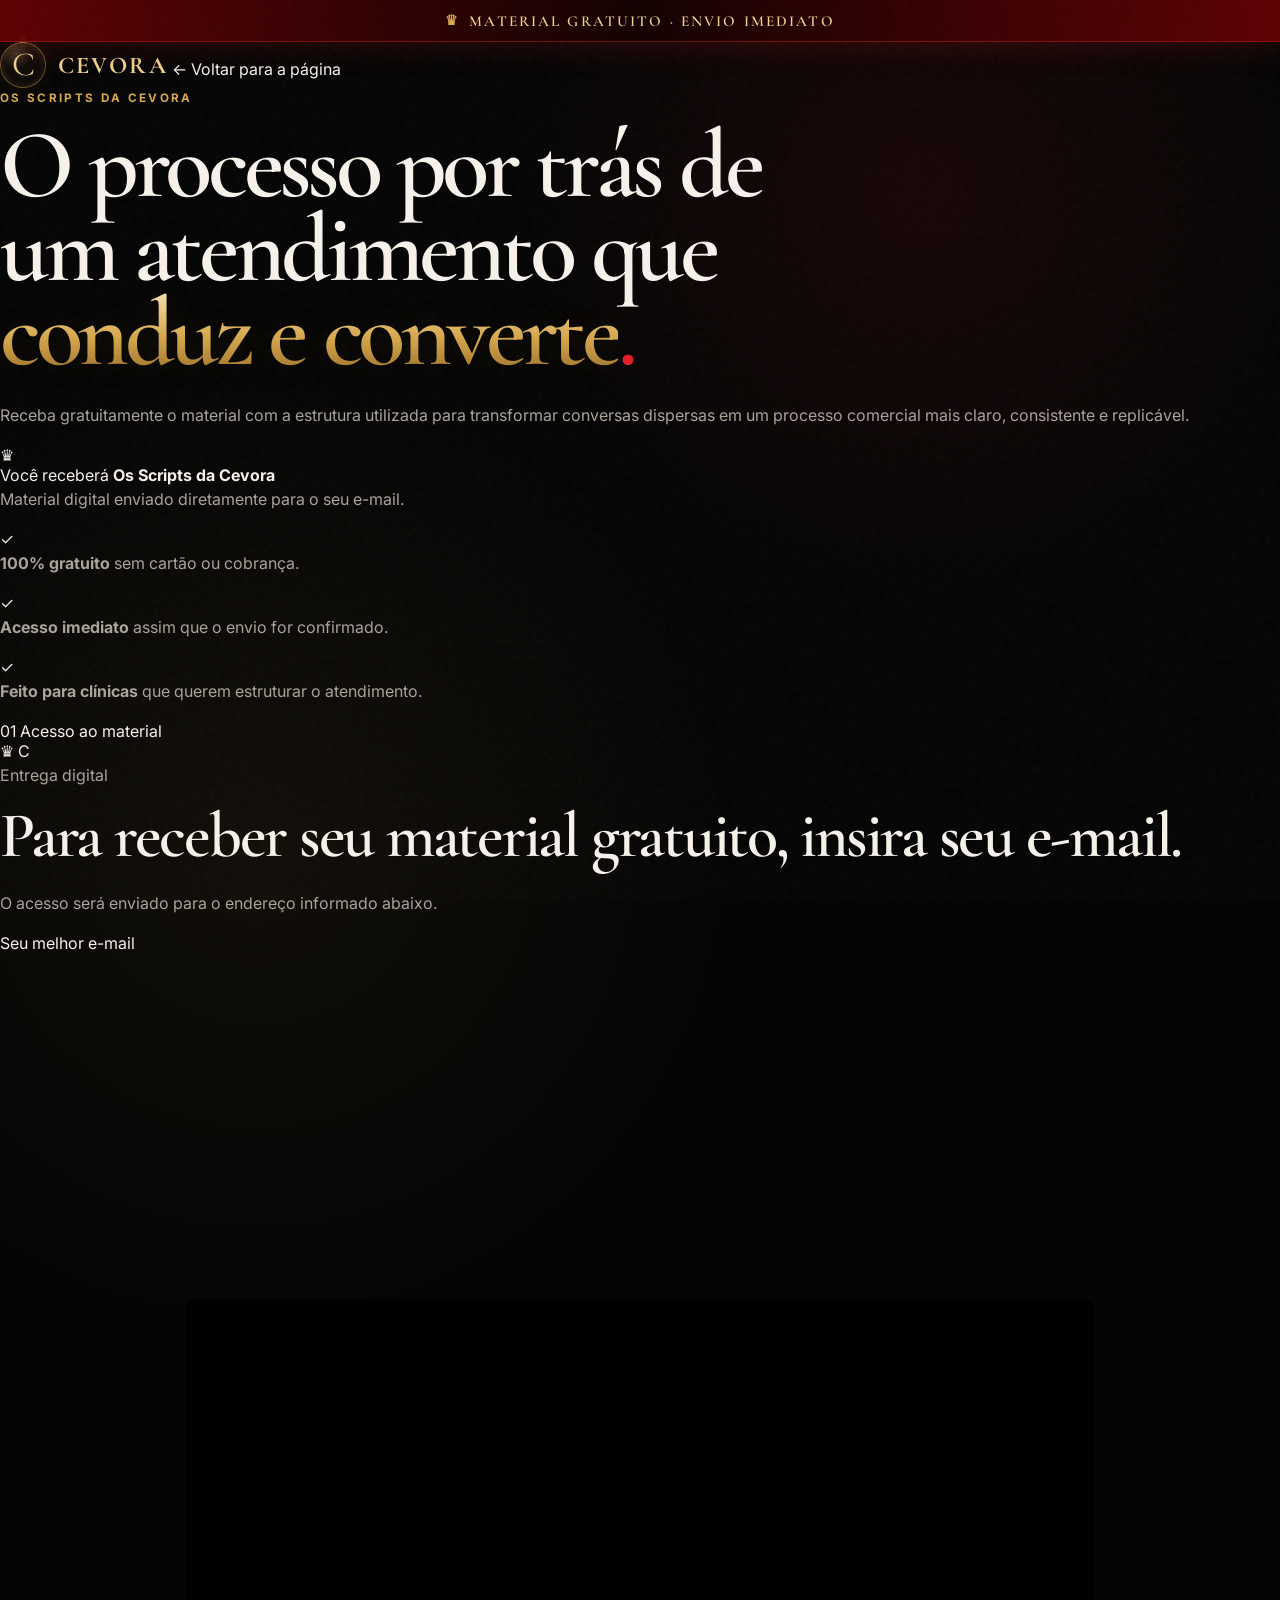
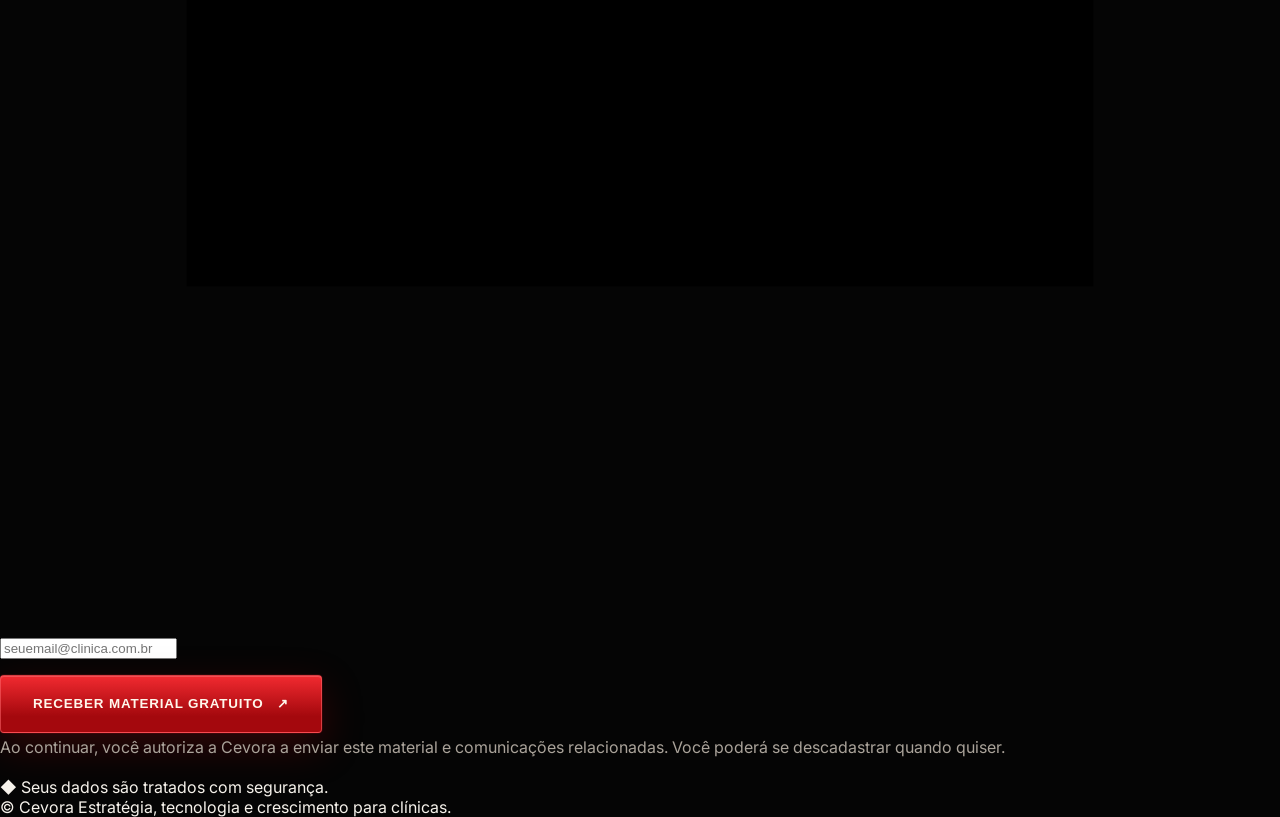
==== checkout.html @ 0fecc3fe "feat: cria checkout gratuito para captura de e-mail" ====
<!DOCTYPE html>
<html lang="pt-BR">
<head>
  <meta charset="UTF-8" />
  <meta name="viewport" content="width=device-width, initial-scale=1.0" />
  <meta name="theme-color" content="#050505" />
  <meta
    name="description"
    content="Receba gratuitamente o material Os Scripts da Cevora diretamente no seu e-mail."
  />
  <title>Receber material gratuito | Cevora</title>
  <link rel="preconnect" href="https://fonts.googleapis.com" />
  <link rel="preconnect" href="https://fonts.gstatic.com" crossorigin />
  <link
    href="https://fonts.googleapis.com/css2?family=Cormorant+Garamond:wght@500;600;700&family=Inter:wght@400;500;600;700&display=swap"
    rel="stylesheet"
  />
  <link rel="stylesheet" href="styles.css" />
  <link rel="stylesheet" href="checkout.css" />
</head>
<body class="checkout-page">
  <div class="noise" aria-hidden="true"></div>
  <div class="checkout-glow checkout-glow--gold" aria-hidden="true"></div>
  <div class="checkout-glow checkout-glow--red" aria-hidden="true"></div>

  <div class="offer-bar">
    <span class="offer-bar__icon">♛</span>
    <span>Material gratuito · envio imediato</span>
  </div>

  <header class="checkout-header">
    <a class="brand" href="index.html" aria-label="Cevora, voltar para a página principal">
      <span class="brand__mark" aria-hidden="true">
        <span class="brand__crown">♛</span>
        C
      </span>
      <span class="brand__name">CEVORA</span>
    </a>

    <a class="checkout-back" href="index.html">
      <span aria-hidden="true">←</span>
      Voltar para a página
    </a>
  </header>

  <main class="checkout-main">
    <section class="checkout-shell" aria-labelledby="checkout-title">
      <div class="checkout-copy reveal is-visible">
        <p class="eyebrow">Os Scripts da Cevora</p>
        <h1>
          O processo por trás de um atendimento que
          <span class="gold-text">conduz e converte</span><span class="red-dot">.</span>
        </h1>

        <p class="checkout-copy__lead">
          Receba gratuitamente o material com a estrutura utilizada para transformar conversas dispersas em um processo comercial mais claro, consistente e replicável.
        </p>

        <div class="checkout-resource">
          <div class="checkout-resource__seal" aria-hidden="true">
            <span>♛</span>
          </div>
          <div>
            <span class="checkout-resource__label">Você receberá</span>
            <strong>Os Scripts da Cevora</strong>
            <p>Material digital enviado diretamente para o seu e-mail.</p>
          </div>
        </div>

        <div class="checkout-trust" aria-label="Informações sobre o acesso">
          <div>
            <span class="checkout-trust__icon">✓</span>
            <p><strong>100% gratuito</strong> sem cartão ou cobrança.</p>
          </div>
          <div>
            <span class="checkout-trust__icon">✓</span>
            <p><strong>Acesso imediato</strong> assim que o envio for confirmado.</p>
          </div>
          <div>
            <span class="checkout-trust__icon">✓</span>
            <p><strong>Feito para clínicas</strong> que querem estruturar o atendimento.</p>
          </div>
        </div>
      </div>

      <div class="checkout-card-wrap reveal is-visible">
        <div class="checkout-card">
          <div class="checkout-card__topline" aria-hidden="true"></div>

          <div class="checkout-card__step">
            <span>01</span>
            <span>Acesso ao material</span>
          </div>

          <div class="checkout-card__emblem" aria-hidden="true">
            <span class="checkout-card__crown">♛</span>
            <span>C</span>
          </div>

          <p class="checkout-card__kicker">Entrega digital</p>
          <h2 id="checkout-title">
            Para receber seu material gratuito, insira seu e-mail.
          </h2>
          <p class="checkout-card__description">
            O acesso será enviado para o endereço informado abaixo.
          </p>

          <form class="lead-form" id="lead-form" novalidate data-endpoint="">
            <label for="email">Seu melhor e-mail</label>
            <div class="lead-form__field">
              <span class="lead-form__icon" aria-hidden="true">
                <svg viewBox="0 0 24 24" role="presentation">
                  <path d="M3.5 6.5h17v11h-17z" />
                  <path d="m4.5 7.5 7.5 5.7 7.5-5.7" />
                </svg>
              </span>
              <input
                id="email"
                name="email"
                type="email"
                inputmode="email"
                autocomplete="email"
                placeholder="seuemail@clinica.com.br"
                aria-describedby="email-feedback"
                required
              />
            </div>

            <p class="lead-form__feedback" id="email-feedback" aria-live="polite"></p>

            <button class="button button--primary button--large lead-form__submit" type="submit">
              <span>Receber material gratuito</span>
              <span aria-hidden="true">↗</span>
            </button>

            <p class="lead-form__privacy">
              Ao continuar, você autoriza a Cevora a enviar este material e comunicações relacionadas. Você poderá se descadastrar quando quiser.
            </p>
          </form>

          <div class="lead-success" id="lead-success" hidden>
            <div class="lead-success__icon" aria-hidden="true">✓</div>
            <p class="eyebrow">Solicitação recebida</p>
            <h2>Agora verifique seu e-mail.</h2>
            <p>O material será enviado para <strong id="submitted-email"></strong>.</p>
            <a class="text-link" href="index.html">Voltar para a Cevora</a>
          </div>

          <div class="checkout-card__security">
            <span class="checkout-card__lock" aria-hidden="true">◆</span>
            <span>Seus dados são tratados com segurança.</span>
          </div>
        </div>
      </div>
    </section>
  </main>

  <footer class="checkout-footer">
    <span>© <span id="year"></span> Cevora</span>
    <span>Estratégia, tecnologia e crescimento para clínicas.</span>
  </footer>

  <script src="checkout.js"></script>
</body>
</html>
---- styles.css ----
:root {
  --black: #050505;
  --black-soft: #0a0908;
  --surface: rgba(17, 14, 11, 0.84);
  --surface-strong: #100d0b;
  --gold: #d7a84d;
  --gold-light: #f0d28d;
  --gold-dark: #7c5519;
  --red: #e31f25;
  --red-deep: #8f090d;
  --white: #f6f2eb;
  --muted: #aaa39a;
  --line: rgba(215, 168, 77, 0.18);
  --line-strong: rgba(215, 168, 77, 0.45);
  --serif: "Cormorant Garamond", Georgia, serif;
  --sans: "Inter", Arial, sans-serif;
  --content-width: 1240px;
}

* {
  box-sizing: border-box;
}

html {
  scroll-behavior: smooth;
  background: var(--black);
}

body {
  min-width: 320px;
  margin: 0;
  color: var(--white);
  background:
    radial-gradient(circle at 72% 8%, rgba(181, 19, 25, 0.11), transparent 25rem),
    radial-gradient(circle at 20% 35%, rgba(215, 168, 77, 0.06), transparent 30rem),
    var(--black);
  font-family: var(--sans);
  -webkit-font-smoothing: antialiased;
  overflow-x: hidden;
}

body::before {
  content: "";
  position: fixed;
  inset: 0;
  z-index: -3;
  opacity: 0.16;
  background-image:
    linear-gradient(rgba(255, 255, 255, 0.025) 1px, transparent 1px),
    linear-gradient(90deg, rgba(255, 255, 255, 0.025) 1px, transparent 1px);
  background-size: 64px 64px;
  mask-image: linear-gradient(to bottom, black, transparent 75%);
}

::selection {
  color: var(--black);
  background: var(--gold-light);
}

a {
  color: inherit;
  text-decoration: none;
}

button,
a {
  -webkit-tap-highlight-color: transparent;
}

.noise {
  position: fixed;
  inset: 0;
  z-index: 20;
  pointer-events: none;
  opacity: 0.035;
  background-image: url("data:image/svg+xml,%3Csvg viewBox='0 0 180 180' xmlns='http://www.w3.org/2000/svg'%3E%3Cfilter id='n'%3E%3CfeTurbulence type='fractalNoise' baseFrequency='.9' numOctaves='4' stitchTiles='stitch'/%3E%3C/filter%3E%3Crect width='100%25' height='100%25' filter='url(%23n)' opacity='.8'/%3E%3C/svg%3E");
}

.page-glow {
  position: fixed;
  width: 26rem;
  height: 26rem;
  z-index: -2;
  pointer-events: none;
  filter: blur(80px);
  border-radius: 50%;
  opacity: 0.12;
}

.page-glow--one {
  top: 7rem;
  right: -8rem;
  background: var(--red);
}

.page-glow--two {
  top: 50rem;
  left: -12rem;
  background: var(--gold);
}

.offer-bar {
  position: relative;
  z-index: 11;
  display: flex;
  justify-content: center;
  align-items: center;
  gap: 0.55rem;
  min-height: 42px;
  padding: 0.7rem 1rem;
  color: var(--gold-light);
  background:
    linear-gradient(90deg, rgba(98, 0, 4, 0.95), rgba(20, 0, 1, 0.96), rgba(98, 0, 4, 0.95));
  border-bottom: 1px solid rgba(227, 31, 37, 0.4);
  box-shadow: 0 0 35px rgba(227, 31, 37, 0.22);
  font-family: var(--serif);
  font-size: 0.95rem;
  font-weight: 600;
  letter-spacing: 0.14em;
  text-transform: uppercase;
}

.offer-bar__icon {
  color: var(--gold);
  font-size: 0.85rem;
}

.site-header {
  position: sticky;
  top: 0;
  z-index: 10;
  display: grid;
  grid-template-columns: auto 1fr auto;
  align-items: center;
  gap: 2rem;
  min-height: 82px;
  padding: 1rem max(24px, calc((100vw - var(--content-width)) / 2));
  background: rgba(5, 5, 5, 0.8);
  border-bottom: 1px solid var(--line);
  backdrop-filter: blur(18px);
}

.brand {
  display: inline-flex;
  align-items: center;
  gap: 0.72rem;
  width: fit-content;
}

.brand__mark {
  position: relative;
  display: grid;
  width: 46px;
  height: 46px;
  place-items: center;
  color: var(--gold-light);
  border: 1px solid var(--line-strong);
  border-radius: 50%;
  background:
    radial-gradient(circle at 35% 24%, rgba(240, 210, 141, 0.2), transparent 35%),
    linear-gradient(145deg, #17110b, #080706);
  box-shadow:
    inset 0 0 0 4px rgba(215, 168, 77, 0.04),
    0 0 24px rgba(215, 168, 77, 0.08);
  font-family: var(--serif);
  font-size: 2.1rem;
  line-height: 1;
}

.brand__crown {
  position: absolute;
  top: -10px;
  left: 50%;
  color: var(--gold);
  font-size: 0.8rem;
  transform: translateX(-50%);
}

.brand__name {
  color: var(--gold-light);
  font-family: var(--serif);
  font-size: 1.5rem;
  font-weight: 700;
  letter-spacing: 0.1em;
}

.desktop-nav {
  display: flex;
  justify-content: center;
  gap: clamp(1.5rem, 4vw, 3rem);
  color: var(--muted);
  font-size: 0.82rem;
  font-weight: 600;
  letter-spacing: 0.08em;
  text-transform: uppercase;
}

.desktop-nav a {
  position: relative;
  transition: color 180ms ease;
}

.desktop-nav a::after {
  content: "";
  position: absolute;
  right: 0;
  bottom: -0.6rem;
  left: 0;
  height: 1px;
  background: var(--gold);
  transform: scaleX(0);
  transform-origin: center;
  transition: transform 180ms ease;
}

.desktop-nav a:hover {
  color: var(--white);
}

.desktop-nav a:hover::after {
  transform: scaleX(1);
}

.button {
  display: inline-flex;
  justify-content: center;
  align-items: center;
  gap: 0.85rem;
  min-height: 50px;
  padding: 0.95rem 1.35rem;
  border: 1px solid transparent;
  border-radius: 4px;
  font-size: 0.84rem;
  font-weight: 700;
  letter-spacing: 0.06em;
  text-transform: uppercase;
  transition:
    transform 180ms ease,
    border-color 180ms ease,
    box-shadow 180ms ease,
    background 180ms ease;
}

.button:hover {
  transform: translateY(-2px);
}

.button--header {
  color: var(--gold-light);
  border-color: rgba(215, 168, 77, 0.38);
  background: rgba(215, 168, 77, 0.05);
}

.button--header:hover {
  border-color: var(--gold);
  box-shadow: 0 0 22px rgba(215, 168, 77, 0.12);
}

.button--primary {
  color: #fff7ec;
  background:
    linear-gradient(180deg, #f12a30, #a4080d 72%),
    var(--red);
  border-color: rgba(255, 103, 108, 0.55);
  box-shadow:
    inset 0 1px 0 rgba(255, 255, 255, 0.18),
    0 0 0 1px rgba(227, 31, 37, 0.12),
    0 14px 40px rgba(174, 7, 13, 0.26);
}

.button--primary:hover {
  box-shadow:
    inset 0 1px 0 rgba(255, 255, 255, 0.2),
    0 0 0 1px rgba(227, 31, 37, 0.35),
    0 18px 55px rgba(227, 31, 37, 0.36);
}

.button--large {
  min-height: 58px;
  padding-inline: 2rem;
}

.section {
  position: relative;
  width: min(calc(100% - 48px), var(--content-width));
  margin-inline: auto;
  padding-block: clamp(5rem, 9vw, 8rem);
}

.section--bordered::before {
  content: "";
  position: absolute;
  top: 0;
  left: 50%;
  width: 100vw;
  height: 1px;
  background: linear-gradient(90deg, transparent, var(--line-strong), transparent);
  transform: translateX(-50%);
}

.eyebrow {
  margin: 0 0 1rem;
  color: var(--gold);
  font-size: 0.73rem;
  font-weight: 700;
  letter-spacing: 0.2em;
  text-transform: uppercase;
}

.eyebrow--red {
  color: #ff4b50;
}

h1,
h2,
h3,
p {
  margin-top: 0;
}

h1,
h2,
h3 {
  font-family: var(--serif);
}

h1 {
  max-width: 820px;
  margin-bottom: 1.6rem;
  font-size: clamp(3.7rem, 7.6vw, 7.4rem);
  font-weight: 600;
  letter-spacing: -0.045em;
  line-height: 0.86;
}

h2 {
  margin-bottom: 1.4rem;
  font-size: clamp(2.7rem, 5vw, 5.3rem);
  font-weight: 600;
  letter-spacing: -0.035em;
  line-height: 0.96;
}

h3 {
  margin-bottom: 0.8rem;
  font-size: 1.75rem;
  font-weight: 600;
  line-height: 1.05;
}

p {
  color: var(--muted);
  line-height: 1.75;
}

.gold-text {
  color: transparent;
  background: linear-gradient(180deg, #fff0c8 5%, var(--gold) 54%, #81591d 100%);
  -webkit-background-clip: text;
  background-clip: text;
  text-shadow: 0 0 35px rgba(215, 168, 77, 0.12);
}

.red-text,
.red-dot {
  color: var(--red);
}

.hero {
  display: grid;
  grid-template-columns: minmax(0, 1.02fr) minmax(380px, 0.98fr);
  align-items: center;
  gap: clamp(3rem, 7vw, 7rem);
  min-height: calc(100vh - 124px);
  padding-top: clamp(4rem, 8vw, 7rem);
}

.hero__lead {
  max-width: 650px;
  margin-bottom: 2.2rem;
  font-size: clamp(1rem, 1.7vw, 1.2rem);
}

.hero__actions {
  display: flex;
  align-items: center;
  flex-wrap: wrap;
  gap: 1.4rem;
}

.text-link {
  color: var(--gold-light);
  border-bottom: 1px solid rgba(215, 168, 77, 0.45);
  font-size: 0.85rem;
  font-weight: 600;
  letter-spacing: 0.04em;
}

.trust-row {
  display: flex;
  flex-wrap: wrap;
  gap: 0.8rem 1.3rem;
  margin-top: 2.1rem;
  color: #8e877f;
  font-size: 0.76rem;
  letter-spacing: 0.05em;
  text-transform: uppercase;
}

.trust-row span {
  display: inline-flex;
  align-items: center;
  gap: 0.55rem;
}

.trust-row span::before {
  content: "";
  width: 4px;
  height: 4px;
  border-radius: 50%;
  background: var(--gold);
  box-shadow: 0 0 8px rgba(215, 168, 77, 0.7);
}

.hero__visual {
  position: relative;
  display: grid;
  min-height: 620px;
  place-items: center;
  perspective: 1400px;
}

.orbit {
  position: absolute;
  border: 1px solid rgba(227, 31, 37, 0.42);
  border-radius: 50%;
  box-shadow:
    0 0 22px rgba(227, 31, 37, 0.22),
    inset 0 0 22px rgba(227, 31, 37, 0.08);
}

.orbit--one {
  width: 490px;
  height: 490px;
  animation: breathe 5s ease-in-out infinite;
}

.orbit--two {
  width: 390px;
  height: 560px;
  border-color: rgba(215, 168, 77, 0.16);
  transform: rotate(38deg);
}

.orbit::before,
.orbit::after {
  content: "";
  position: absolute;
  width: 6px;
  height: 6px;
  border-radius: 50%;
  background: var(--red);
  box-shadow: 0 0 15px var(--red);
}

.orbit::before {
  top: 18%;
  right: 4%;
}

.orbit::after {
  bottom: 20%;
  left: 3%;
}

.product-shadow {
  position: absolute;
  bottom: 72px;
  width: 390px;
  height: 65px;
  border-radius: 50%;
  background: rgba(0, 0, 0, 0.9);
  filter: blur(22px);
}

.product-box {
  position: relative;
  z-index: 2;
  width: min(360px, 75vw);
  aspect-ratio: 0.72;
  transform: rotateY(-12deg) rotateX(2deg);
  transform-style: preserve-3d;
  animation: float 6s ease-in-out infinite;
}

.product-box__face {
  position: absolute;
  inset: 0;
  display: flex;
  flex-direction: column;
  justify-content: center;
  align-items: center;
  padding: 2.4rem;
  text-align: center;
  border: 1px solid rgba(215, 168, 77, 0.75);
  background:
    linear-gradient(145deg, rgba(255, 255, 255, 0.035), transparent 20%),
    repeating-linear-gradient(135deg, rgba(255, 255, 255, 0.014) 0 1px, transparent 1px 6px),
    linear-gradient(145deg, #15110c, #050504 62%);
  box-shadow:
    inset 0 0 0 7px #080706,
    inset 0 0 0 8px rgba(215, 168, 77, 0.22),
    0 45px 80px rgba(0, 0, 0, 0.62),
    0 0 45px rgba(215, 168, 77, 0.08);
}

.product-box__edge {
  position: absolute;
  top: 9px;
  bottom: -9px;
  left: -22px;
  width: 24px;
  background: linear-gradient(90deg, #020202, #19120a);
  border: 1px solid rgba(215, 168, 77, 0.25);
  transform: rotateY(86deg);
  transform-origin: right center;
}

.product-box__brand {
  position: relative;
  display: grid;
  width: 112px;
  height: 112px;
  margin-bottom: 2rem;
  place-items: center;
  color: var(--gold-light);
  border: 1px solid rgba(215, 168, 77, 0.38);
  border-radius: 50%;
  background: radial-gradient(circle, rgba(215, 168, 77, 0.13), transparent 66%);
}

.mini-crown {
  position: absolute;
  top: -18px;
  color: var(--gold);
  font-size: 1rem;
}

.product-box__letter {
  font-family: var(--serif);
  font-size: 5.2rem;
  line-height: 1;
}

.product-box__divider {
  width: 58px;
  height: 1px;
  margin-bottom: 1.65rem;
  background: linear-gradient(90deg, transparent, var(--gold), transparent);
}

.product-box__title {
  margin-bottom: 1.2rem;
  color: var(--gold-light);
  font-family: var(--serif);
  font-size: 2.3rem;
  font-weight: 600;
  letter-spacing: 0.02em;
  line-height: 0.98;
}

.product-box__title span {
  display: block;
  color: var(--red);
}

.product-box__subtitle {
  max-width: 235px;
  margin-bottom: 0;
  color: #aa966d;
  font-size: 0.68rem;
  font-weight: 600;
  letter-spacing: 0.08em;
  line-height: 1.6;
  text-transform: uppercase;
}

.floating-card {
  position: absolute;
  z-index: 3;
  width: 230px;
  padding: 1rem 1.1rem;
  border: 1px solid rgba(215, 168, 77, 0.2);
  border-radius: 6px;
  background: rgba(10, 8, 6, 0.82);
  box-shadow: 0 20px 50px rgba(0, 0, 0, 0.35);
  backdrop-filter: blur(18px);
}

.floating-card--top {
  top: 15%;
  right: -3%;
}

.floating-card--bottom {
  bottom: 13%;
  left: -4%;
  display: flex;
  align-items: center;
  gap: 0.75rem;
}

.floating-card__label {
  display: block;
  margin-bottom: 0.35rem;
  color: var(--gold);
  font-size: 0.64rem;
  font-weight: 700;
  letter-spacing: 0.14em;
  text-transform: uppercase;
}

.floating-card strong {
  display: block;
  font-family: var(--serif);
  font-size: 1.02rem;
  font-weight: 600;
  line-height: 1.2;
}

.pulse {
  flex: 0 0 auto;
  width: 8px;
  height: 8px;
  border-radius: 50%;
  background: #47d66d;
  box-shadow: 0 0 0 6px rgba(71, 214, 109, 0.08), 0 0 14px rgba(71, 214, 109, 0.5);
}

.problem {
  display: grid;
  grid-template-columns: 0.72fr 1.28fr;
  align-items: center;
  gap: clamp(3rem, 9vw, 8rem);
}

.problem__symbol {
  display: grid;
  place-items: center;
}

.shield {
  width: min(330px, 72vw);
  filter: drop-shadow(0 30px 55px rgba(0, 0, 0, 0.7));
}

.shield svg {
  width: 100%;
  overflow: visible;
}

.shield path:first-child {
  fill: rgba(227, 31, 37, 0.025);
  stroke: rgba(227, 31, 37, 0.75);
  stroke-width: 2;
  filter: drop-shadow(0 0 7px rgba(227, 31, 37, 0.55));
}

.shield path:not(:first-child) {
  fill: none;
  stroke: var(--red);
  stroke-linecap: round;
  stroke-linejoin: round;
  stroke-width: 4;
  filter: drop-shadow(0 0 4px rgba(227, 31, 37, 0.65));
}

.problem__content > p:not(.eyebrow) {
  max-width: 760px;
  font-size: 1.06rem;
}

.pain-list {
  margin-top: 2.3rem;
  overflow: hidden;
  border: 1px solid rgba(227, 31, 37, 0.28);
  border-radius: 7px;
  background: rgba(15, 9, 9, 0.52);
}

.pain-item {
  display: grid;
  grid-template-columns: 42px 1fr;
  align-items: center;
  gap: 0.5rem;
  padding: 1.2rem 1.35rem;
  border-bottom: 1px solid rgba(227, 31, 37, 0.12);
  color: #ddd7cf;
  line-height: 1.5;
}

.pain-item:last-child {
  border-bottom: 0;
}

.pain-item__icon {
  color: #ff4147;
  font-family: var(--serif);
  font-size: 2rem;
  line-height: 1;
}

.section-heading {
  display: grid;
  grid-template-columns: 1fr 0.75fr;
  column-gap: clamp(2rem, 8vw, 8rem);
  align-items: end;
  margin-bottom: 3rem;
}

.section-heading .eyebrow {
  grid-column: 1 / -1;
}

.section-heading h2 {
  margin-bottom: 0;
}

.section-heading p {
  margin-bottom: 0.4rem;
}

.modules-grid {
  display: grid;
  grid-template-columns: repeat(3, 1fr);
  gap: 1rem;
}

.module-card {
  position: relative;
  min-height: 330px;
  padding: 2rem;
  overflow: hidden;
  border: 1px solid var(--line);
  border-radius: 7px;
  background:
    linear-gradient(145deg, rgba(215, 168, 77, 0.035), transparent 30%),
    rgba(12, 10, 8, 0.78);
  transition:
    transform 220ms ease,
    border-color 220ms ease,
    background 220ms ease;
}

.module-card::after {
  content: "";
  position: absolute;
  right: -80px;
  bottom: -80px;
  width: 160px;
  height: 160px;
  border: 1px solid rgba(215, 168, 77, 0.08);
  border-radius: 50%;
}

.module-card:hover {
  border-color: rgba(215, 168, 77, 0.42);
  background:
    linear-gradient(145deg, rgba(215, 168, 77, 0.07), transparent 35%),
    rgba(15, 12, 9, 0.9);
  transform: translateY(-5px);
}

.module-card__number {
  position: absolute;
  top: 1.3rem;
  right: 1.45rem;
  color: rgba(215, 168, 77, 0.26);
  font-family: var(--serif);
  font-size: 1.2rem;
}

.module-card__icon {
  display: grid;
  width: 54px;
  height: 54px;
  margin-bottom: 2.8rem;
  place-items: center;
  color: var(--gold-light);
  border: 1px solid rgba(215, 168, 77, 0.34);
  border-radius: 50%;
  background: rgba(215, 168, 77, 0.04);
  font-family: var(--serif);
  font-size: 1.25rem;
  box-shadow: inset 0 0 18px rgba(215, 168, 77, 0.04);
}

.module-card p {
  font-size: 0.93rem;
}

.module-card__meta {
  position: absolute;
  bottom: 1.6rem;
  color: var(--gold);
  font-size: 0.66rem;
  font-weight: 700;
  letter-spacing: 0.13em;
  text-transform: uppercase;
}

.module-card--highlight {
  border-color: rgba(227, 31, 37, 0.38);
  background:
    radial-gradient(circle at 100% 0, rgba(227, 31, 37, 0.11), transparent 45%),
    rgba(14, 8, 8, 0.78);
}

.module-card--highlight .module-card__icon {
  color: #ff5f63;
  border-color: rgba(227, 31, 37, 0.4);
}

.module-card--highlight a {
  position: absolute;
  bottom: 1.6rem;
  color: var(--gold-light);
  font-size: 0.75rem;
  font-weight: 700;
  letter-spacing: 0.05em;
  text-transform: uppercase;
}

.method {
  display: grid;
  grid-template-columns: 1fr 0.85fr;
  align-items: center;
  gap: clamp(3rem, 8vw, 8rem);
}

.method__copy > p:not(.eyebrow) {
  max-width: 700px;
}

.method-points {
  display: grid;
  gap: 1rem;
  margin-top: 2.3rem;
}

.method-points > div {
  display: grid;
  grid-template-columns: 54px 1fr;
  gap: 1rem;
  align-items: start;
  padding-top: 1rem;
  border-top: 1px solid var(--line);
}

.method-points span {
  color: var(--gold);
  font-family: var(--serif);
  font-size: 1.25rem;
}

.method-points p {
  margin-bottom: 0;
}

.method-points strong {
  color: var(--white);
}

.method__panel {
  position: relative;
  padding: clamp(2rem, 5vw, 4rem);
  overflow: hidden;
  border: 1px solid var(--line-strong);
  background:
    radial-gradient(circle at 90% 10%, rgba(215, 168, 77, 0.09), transparent 34%),
    linear-gradient(160deg, rgba(20, 16, 11, 0.96), rgba(7, 6, 5, 0.98));
  box-shadow: 0 35px 80px rgba(0, 0, 0, 0.42);
}

.method__panel-line {
  position: absolute;
  top: 0;
  left: 0;
  width: 100%;
  height: 2px;
  background: linear-gradient(90deg, transparent, var(--gold), transparent);
  box-shadow: 0 0 18px rgba(215, 168, 77, 0.4);
}

.method__panel-kicker {
  margin-bottom: 2rem;
  color: var(--gold);
  font-size: 0.7rem;
  font-weight: 700;
  letter-spacing: 0.16em;
  text-transform: uppercase;
}

.comparison {
  display: grid;
  gap: 1.3rem;
}

.comparison__item {
  padding: 1.35rem;
  border: 1px solid rgba(255, 255, 255, 0.08);
  background: rgba(255, 255, 255, 0.018);
}

.comparison__item span {
  display: block;
  margin-bottom: 0.45rem;
  font-size: 0.65rem;
  font-weight: 700;
  letter-spacing: 0.14em;
  text-transform: uppercase;
}

.comparison__item strong {
  font-family: var(--serif);
  font-size: 1.35rem;
  font-weight: 600;
  line-height: 1.2;
}

.comparison__item--bad span {
  color: #ff585d;
}

.comparison__item--good {
  border-color: rgba(215, 168, 77, 0.26);
}

.comparison__item--good span {
  color: var(--gold);
}

.comparison__arrow {
  color: var(--gold-dark);
  font-size: 1.3rem;
  text-align: center;
}

.proof__intro {
  display: grid;
  grid-template-columns: 0.5fr 1fr;
  gap: 2rem;
  align-items: start;
}

.proof__intro h2 {
  margin-bottom: 0;
}

.stats-grid {
  display: grid;
  grid-template-columns: repeat(4, 1fr);
  margin-top: 4rem;
  border: 1px solid var(--line);
}

.stat {
  min-height: 180px;
  padding: 2rem;
  border-right: 1px solid var(--line);
  background: rgba(13, 10, 8, 0.55);
}

.stat:last-child {
  border-right: 0;
}

.stat strong {
  display: block;
  margin-bottom: 0.8rem;
  color: transparent;
  background: linear-gradient(180deg, var(--gold-light), var(--gold-dark));
  -webkit-background-clip: text;
  background-clip: text;
  font-family: var(--serif);
  font-size: clamp(3.4rem, 6vw, 5rem);
  font-weight: 600;
  line-height: 0.8;
}

.stat span {
  color: var(--muted);
  font-size: 0.8rem;
  letter-spacing: 0.04em;
  text-transform: uppercase;
}

.offer {
  width: min(calc(100% - 32px), 1120px);
}

.offer__frame {
  position: relative;
  padding: clamp(3rem, 8vw, 6rem);
  overflow: hidden;
  border: 1px solid rgba(227, 31, 37, 0.48);
  background:
    radial-gradient(circle at 15% 10%, rgba(215, 168, 77, 0.08), transparent 24rem),
    radial-gradient(circle at 90% 90%, rgba(227, 31, 37, 0.13), transparent 24rem),
    #0b0807;
  box-shadow:
    inset 0 0 0 6px #070605,
    inset 0 0 0 7px rgba(215, 168, 77, 0.15),
    0 0 70px rgba(227, 31, 37, 0.12);
  text-align: center;
}

.offer__frame::before,
.offer__frame::after {
  content: "";
  position: absolute;
  width: 240px;
  height: 240px;
  border: 1px solid rgba(215, 168, 77, 0.11);
  transform: rotate(45deg);
}

.offer__frame::before {
  top: -170px;
  left: -170px;
}

.offer__frame::after {
  right: -170px;
  bottom: -170px;
}

.offer__ornament {
  width: fit-content;
  margin: 0 auto 1.3rem;
  color: var(--gold);
  font-size: 1.6rem;
}

.offer h2 {
  max-width: 880px;
  margin-inline: auto;
}

.offer__frame > p:not(.eyebrow) {
  max-width: 650px;
  margin-inline: auto;
}

.offer__actions {
  display: grid;
  justify-items: center;
  gap: 1rem;
  margin-top: 2.2rem;
}

.secure-note {
  color: #887f74;
  font-size: 0.72rem;
  letter-spacing: 0.08em;
  text-transform: uppercase;
}

.site-footer {
  display: grid;
  grid-template-columns: 1fr auto auto;
  align-items: center;
  gap: 2rem;
  width: min(calc(100% - 48px), var(--content-width));
  margin-inline: auto;
  padding: 2rem 0 3rem;
  border-top: 1px solid var(--line);
}

.brand--footer .brand__mark {
  width: 38px;
  height: 38px;
  font-size: 1.65rem;
}

.brand--footer .brand__name {
  font-size: 1.2rem;
}

.site-footer p,
.site-footer > span {
  margin-bottom: 0;
  color: #777068;
  font-size: 0.75rem;
}

.mobile-cta {
  position: fixed;
  right: 16px;
  bottom: 16px;
  left: 16px;
  z-index: 12;
  display: none;
  justify-content: center;
  align-items: center;
  min-height: 52px;
  color: #fff;
  border: 1px solid rgba(255, 90, 95, 0.6);
  border-radius: 5px;
  background: linear-gradient(180deg, #ef2b31, #aa080d);
  box-shadow: 0 15px 40px rgba(116, 0, 5, 0.5);
  font-size: 0.8rem;
  font-weight: 700;
  letter-spacing: 0.08em;
  text-transform: uppercase;
}

.reveal {
  opacity: 0;
  transform: translateY(26px);
  transition:
    opacity 700ms cubic-bezier(0.2, 0.7, 0.2, 1),
    transform 700ms cubic-bezier(0.2, 0.7, 0.2, 1);
}

.reveal.is-visible {
  opacity: 1;
  transform: translateY(0);
}

@keyframes float {
  0%,
  100% {
    transform: rotateY(-12deg) rotateX(2deg) translateY(0);
  }
  50% {
    transform: rotateY(-10deg) rotateX(1deg) translateY(-12px);
  }
}

@keyframes breathe {
  0%,
  100% {
    opacity: 0.6;
    transform: scale(1);
  }
  50% {
    opacity: 1;
    transform: scale(1.025);
  }
}

@media (max-width: 1050px) {
  .desktop-nav {
    display: none;
  }

  .site-header {
    grid-template-columns: 1fr auto;
  }

  .hero {
    grid-template-columns: 1fr;
    min-height: auto;
  }

  .hero__copy {
    max-width: 900px;
  }

  .hero__visual {
    min-height: 650px;
  }

  .problem {
    grid-template-columns: 0.55fr 1.45fr;
    gap: 3rem;
  }

  .modules-grid {
    grid-template-columns: repeat(2, 1fr);
  }

  .section-heading,
  .method,
  .proof__intro {
    grid-template-columns: 1fr;
  }

  .section-heading p {
    max-width: 700px;
  }

  .stats-grid {
    grid-template-columns: repeat(2, 1fr);
  }

  .stat:nth-child(2) {
    border-right: 0;
  }

  .stat:nth-child(-n + 2) {
    border-bottom: 1px solid var(--line);
  }
}

@media (max-width: 760px) {
  body {
    padding-bottom: 76px;
  }

  .offer-bar {
    min-height: 36px;
    font-size: 0.73rem;
    letter-spacing: 0.1em;
  }

  .site-header {
    min-height: 70px;
    padding-inline: 18px;
  }

  .brand__mark {
    width: 40px;
    height: 40px;
    font-size: 1.8rem;
  }

  .brand__name {
    font-size: 1.18rem;
  }

  .button--header {
    display: none;
  }

  .section {
    width: min(calc(100% - 36px), var(--content-width));
    padding-block: 4.7rem;
  }

  .hero {
    gap: 1.5rem;
    padding-top: 3.6rem;
  }

  h1 {
    font-size: clamp(3.3rem, 16vw, 5.4rem);
    line-height: 0.9;
  }

  h2 {
    font-size: clamp(2.6rem, 11vw, 4rem);
  }

  .hero__lead {
    font-size: 1rem;
  }

  .hero__actions {
    align-items: stretch;
    flex-direction: column;
  }

  .hero__actions .button {
    width: 100%;
  }

  .text-link {
    width: fit-content;
  }

  .trust-row {
    display: grid;
    grid-template-columns: 1fr;
  }

  .hero__visual {
    min-height: 560px;
  }

  .orbit--one {
    width: min(420px, 100vw);
    height: min(420px, 100vw);
  }

  .orbit--two {
    width: min(330px, 78vw);
    height: 470px;
  }

  .product-box {
    width: min(310px, 74vw);
  }

  .floating-card {
    width: 190px;
    padding: 0.8rem;
  }

  .floating-card--top {
    top: 12%;
    right: -4%;
  }

  .floating-card--bottom {
    bottom: 8%;
    left: -3%;
  }

  .problem {
    grid-template-columns: 1fr;
  }

  .problem__symbol {
    display: none;
  }

  .pain-item {
    grid-template-columns: 34px 1fr;
    padding: 1rem;
    font-size: 0.9rem;
  }

  .modules-grid {
    grid-template-columns: 1fr;
  }

  .module-card {
    min-height: 290px;
  }

  .method__panel {
    padding: 2rem 1.35rem;
  }

  .stats-grid {
    grid-template-columns: 1fr;
  }

  .stat,
  .stat:nth-child(2) {
    border-right: 0;
    border-bottom: 1px solid var(--line);
  }

  .stat:last-child {
    border-bottom: 0;
  }

  .offer {
    width: min(calc(100% - 24px), 1120px);
  }

  .offer__frame {
    padding: 3.4rem 1.4rem;
  }

  .button--large {
    width: 100%;
    padding-inline: 1rem;
  }

  .site-footer {
    grid-template-columns: 1fr;
    width: min(calc(100% - 36px), var(--content-width));
    text-align: left;
  }

  .mobile-cta {
    display: flex;
  }
}

@media (prefers-reduced-motion: reduce) {
  html {
    scroll-behavior: auto;
  }

  *,
  *::before,
  *::after {
    animation-duration: 0.01ms !important;
    animation-iteration-count: 1 !important;
    scroll-behavior: auto !important;
    transition-duration: 0.01ms !important;
  }

  .reveal {
    opacity: 1;
    transform: none;
  }
}
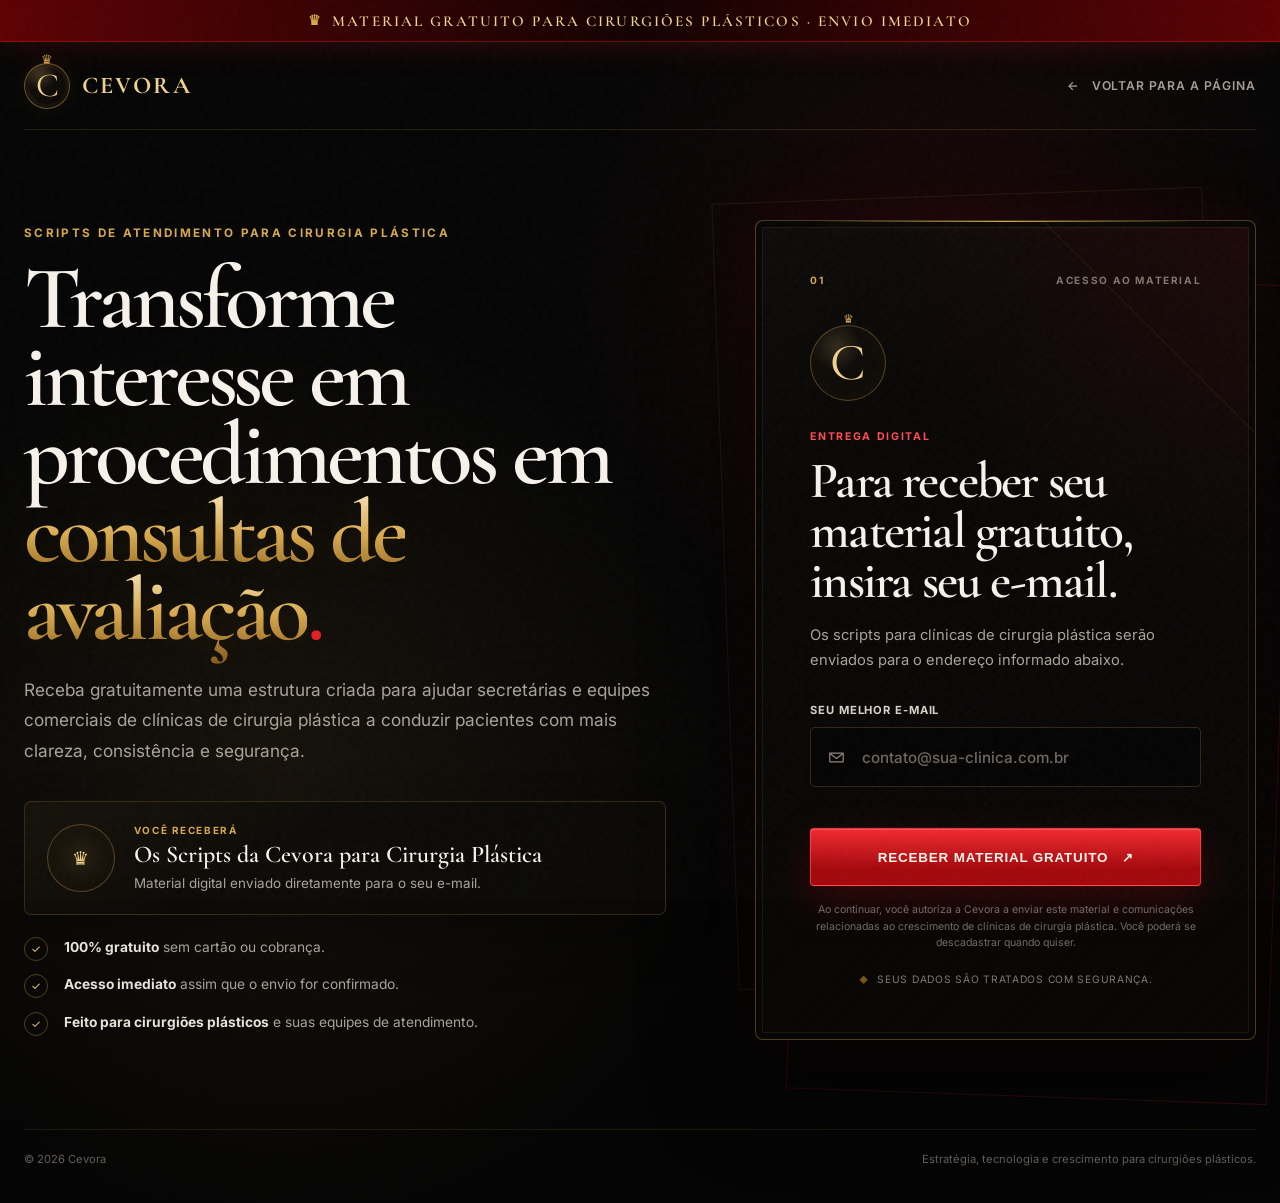
==== commit a92538b8: "copy: direciona checkout gratuito para cirurgiões plásticos" ====
--- a/checkout.html
+++ b/checkout.html
@@ -6,9 +6,9 @@
   <meta name="theme-color" content="#050505" />
   <meta
     name="description"
-    content="Receba gratuitamente o material Os Scripts da Cevora diretamente no seu e-mail."
+    content="Receba gratuitamente os Scripts da Cevora para atendimento comercial em clínicas de cirurgia plástica."
   />
-  <title>Receber material gratuito | Cevora</title>
+  <title>Material Gratuito para Cirurgiões Plásticos | Cevora</title>
   <link rel="preconnect" href="https://fonts.googleapis.com" />
   <link rel="preconnect" href="https://fonts.gstatic.com" crossorigin />
   <link
@@ -25,7 +25,7 @@
 
   <div class="offer-bar">
     <span class="offer-bar__icon">♛</span>
-    <span>Material gratuito · envio imediato</span>
+    <span>Material gratuito para cirurgiões plásticos · envio imediato</span>
   </div>
 
   <header class="checkout-header">
@@ -46,14 +46,14 @@
   <main class="checkout-main">
     <section class="checkout-shell" aria-labelledby="checkout-title">
       <div class="checkout-copy reveal is-visible">
-        <p class="eyebrow">Os Scripts da Cevora</p>
+        <p class="eyebrow">Scripts de atendimento para cirurgia plástica</p>
         <h1>
-          O processo por trás de um atendimento que
-          <span class="gold-text">conduz e converte</span><span class="red-dot">.</span>
+          Transforme interesse em procedimentos em
+          <span class="gold-text">consultas de avaliação</span><span class="red-dot">.</span>
         </h1>
 
         <p class="checkout-copy__lead">
-          Receba gratuitamente o material com a estrutura utilizada para transformar conversas dispersas em um processo comercial mais claro, consistente e replicável.
+          Receba gratuitamente uma estrutura criada para ajudar secretárias e equipes comerciais de clínicas de cirurgia plástica a conduzir pacientes com mais clareza, consistência e segurança.
         </p>
 
         <div class="checkout-resource">
@@ -62,7 +62,7 @@
           </div>
           <div>
             <span class="checkout-resource__label">Você receberá</span>
-            <strong>Os Scripts da Cevora</strong>
+            <strong>Os Scripts da Cevora para Cirurgia Plástica</strong>
             <p>Material digital enviado diretamente para o seu e-mail.</p>
           </div>
         </div>
@@ -78,7 +78,7 @@
           </div>
           <div>
             <span class="checkout-trust__icon">✓</span>
-            <p><strong>Feito para clínicas</strong> que querem estruturar o atendimento.</p>
+            <p><strong>Feito para cirurgiões plásticos</strong> e suas equipes de atendimento.</p>
           </div>
         </div>
       </div>
@@ -102,7 +102,7 @@
             Para receber seu material gratuito, insira seu e-mail.
           </h2>
           <p class="checkout-card__description">
-            O acesso será enviado para o endereço informado abaixo.
+            Os scripts para clínicas de cirurgia plástica serão enviados para o endereço informado abaixo.
           </p>
 
           <form class="lead-form" id="lead-form" novalidate data-endpoint="">
@@ -120,7 +120,7 @@
                 type="email"
                 inputmode="email"
                 autocomplete="email"
-                placeholder="seuemail@clinica.com.br"
+                placeholder="contato@sua-clinica.com.br"
                 aria-describedby="email-feedback"
                 required
               />
@@ -134,7 +134,7 @@
             </button>
 
             <p class="lead-form__privacy">
-              Ao continuar, você autoriza a Cevora a enviar este material e comunicações relacionadas. Você poderá se descadastrar quando quiser.
+              Ao continuar, você autoriza a Cevora a enviar este material e comunicações relacionadas ao crescimento de clínicas de cirurgia plástica. Você poderá se descadastrar quando quiser.
             </p>
           </form>
 
@@ -142,7 +142,7 @@
             <div class="lead-success__icon" aria-hidden="true">✓</div>
             <p class="eyebrow">Solicitação recebida</p>
             <h2>Agora verifique seu e-mail.</h2>
-            <p>O material será enviado para <strong id="submitted-email"></strong>.</p>
+            <p>O material para cirurgia plástica será enviado para <strong id="submitted-email"></strong>.</p>
             <a class="text-link" href="index.html">Voltar para a Cevora</a>
           </div>
 
@@ -157,7 +157,7 @@
 
   <footer class="checkout-footer">
     <span>© <span id="year"></span> Cevora</span>
-    <span>Estratégia, tecnologia e crescimento para clínicas.</span>
+    <span>Estratégia, tecnologia e crescimento para cirurgiões plásticos.</span>
   </footer>
 
   <script src="checkout.js"></script>
--- a/checkout.css
+++ b/checkout.css
@@ -0,0 +1,579 @@
+.checkout-page {
+  min-height: 100vh;
+  background:
+    radial-gradient(circle at 74% 24%, rgba(227, 31, 37, 0.1), transparent 24rem),
+    radial-gradient(circle at 22% 64%, rgba(215, 168, 77, 0.08), transparent 29rem),
+    #050505;
+}
+
+.checkout-page::after {
+  content: "";
+  position: fixed;
+  inset: 0;
+  z-index: -4;
+  pointer-events: none;
+  background:
+    linear-gradient(90deg, transparent 49.9%, rgba(215, 168, 77, 0.035) 50%, transparent 50.1%),
+    linear-gradient(transparent 49.9%, rgba(215, 168, 77, 0.026) 50%, transparent 50.1%);
+  background-size: 120px 120px;
+  mask-image: radial-gradient(circle at center, black, transparent 78%);
+}
+
+.checkout-glow {
+  position: fixed;
+  z-index: -2;
+  width: 28rem;
+  height: 28rem;
+  border-radius: 50%;
+  filter: blur(110px);
+  pointer-events: none;
+}
+
+.checkout-glow--gold {
+  top: 14rem;
+  left: -14rem;
+  background: rgba(215, 168, 77, 0.14);
+}
+
+.checkout-glow--red {
+  right: -13rem;
+  bottom: 2rem;
+  background: rgba(227, 31, 37, 0.17);
+}
+
+.checkout-header {
+  display: flex;
+  justify-content: space-between;
+  align-items: center;
+  gap: 2rem;
+  width: min(calc(100% - 48px), 1240px);
+  min-height: 88px;
+  margin-inline: auto;
+  border-bottom: 1px solid rgba(215, 168, 77, 0.15);
+}
+
+.checkout-back {
+  display: inline-flex;
+  align-items: center;
+  gap: 0.7rem;
+  color: #a69e94;
+  font-size: 0.76rem;
+  font-weight: 600;
+  letter-spacing: 0.08em;
+  text-transform: uppercase;
+  transition: color 180ms ease, transform 180ms ease;
+}
+
+.checkout-back:hover {
+  color: var(--gold-light);
+  transform: translateX(-3px);
+}
+
+.checkout-main {
+  display: grid;
+  min-height: calc(100vh - 166px);
+  align-items: center;
+}
+
+.checkout-shell {
+  display: grid;
+  grid-template-columns: minmax(0, 1fr) minmax(420px, 0.78fr);
+  align-items: center;
+  gap: clamp(3rem, 7vw, 7.5rem);
+  width: min(calc(100% - 48px), 1240px);
+  margin-inline: auto;
+  padding-block: clamp(4rem, 7vw, 7rem);
+}
+
+.checkout-copy h1 {
+  max-width: 760px;
+  margin-bottom: 1.6rem;
+  font-size: clamp(4rem, 7vw, 7rem);
+  line-height: 0.87;
+}
+
+.checkout-copy__lead {
+  max-width: 670px;
+  margin-bottom: 2rem;
+  font-size: clamp(1rem, 1.35vw, 1.16rem);
+}
+
+.checkout-resource {
+  display: grid;
+  grid-template-columns: auto 1fr;
+  gap: 1.2rem;
+  align-items: center;
+  max-width: 650px;
+  margin-top: 2.2rem;
+  padding: 1.35rem;
+  border: 1px solid rgba(215, 168, 77, 0.2);
+  border-radius: 7px;
+  background:
+    linear-gradient(145deg, rgba(215, 168, 77, 0.05), transparent 38%),
+    rgba(12, 10, 8, 0.7);
+  box-shadow: 0 22px 50px rgba(0, 0, 0, 0.28);
+}
+
+.checkout-resource__seal {
+  display: grid;
+  width: 68px;
+  height: 68px;
+  place-items: center;
+  color: var(--gold-light);
+  border: 1px solid rgba(215, 168, 77, 0.34);
+  border-radius: 50%;
+  background: radial-gradient(circle, rgba(215, 168, 77, 0.11), transparent 66%);
+  box-shadow: inset 0 0 22px rgba(215, 168, 77, 0.05);
+}
+
+.checkout-resource__seal span {
+  font-size: 1.2rem;
+}
+
+.checkout-resource__label {
+  display: block;
+  margin-bottom: 0.25rem;
+  color: var(--gold);
+  font-size: 0.62rem;
+  font-weight: 700;
+  letter-spacing: 0.16em;
+  text-transform: uppercase;
+}
+
+.checkout-resource strong {
+  display: block;
+  color: var(--white);
+  font-family: var(--serif);
+  font-size: 1.5rem;
+  font-weight: 600;
+}
+
+.checkout-resource p {
+  margin: 0.25rem 0 0;
+  font-size: 0.84rem;
+  line-height: 1.5;
+}
+
+.checkout-trust {
+  display: grid;
+  gap: 0.85rem;
+  max-width: 650px;
+  margin-top: 1.35rem;
+}
+
+.checkout-trust > div {
+  display: grid;
+  grid-template-columns: 27px 1fr;
+  gap: 0.8rem;
+  align-items: start;
+}
+
+.checkout-trust__icon {
+  display: grid;
+  width: 24px;
+  height: 24px;
+  place-items: center;
+  color: var(--gold-light);
+  border: 1px solid rgba(215, 168, 77, 0.34);
+  border-radius: 50%;
+  font-size: 0.7rem;
+}
+
+.checkout-trust p {
+  margin: 0;
+  font-size: 0.86rem;
+  line-height: 1.55;
+}
+
+.checkout-trust strong {
+  color: #e8e1d8;
+}
+
+.checkout-card-wrap {
+  position: relative;
+}
+
+.checkout-card-wrap::before {
+  content: "";
+  position: absolute;
+  inset: 7% -5% -7% 9%;
+  z-index: -1;
+  border: 1px solid rgba(227, 31, 37, 0.2);
+  transform: rotate(2deg);
+}
+
+.checkout-card-wrap::after {
+  content: "";
+  position: absolute;
+  inset: -3% 8% 7% -6%;
+  z-index: -2;
+  border: 1px solid rgba(215, 168, 77, 0.1);
+  transform: rotate(-2deg);
+}
+
+.checkout-card {
+  position: relative;
+  min-height: 610px;
+  padding: clamp(2rem, 4.2vw, 3.6rem);
+  overflow: hidden;
+  border: 1px solid rgba(215, 168, 77, 0.32);
+  border-radius: 8px;
+  background:
+    radial-gradient(circle at 100% 0, rgba(227, 31, 37, 0.09), transparent 38%),
+    linear-gradient(145deg, rgba(255, 255, 255, 0.02), transparent 26%),
+    repeating-linear-gradient(135deg, rgba(255, 255, 255, 0.008) 0 1px, transparent 1px 7px),
+    rgba(10, 8, 7, 0.96);
+  box-shadow:
+    inset 0 0 0 6px rgba(5, 5, 5, 0.92),
+    inset 0 0 0 7px rgba(215, 168, 77, 0.09),
+    0 40px 100px rgba(0, 0, 0, 0.56),
+    0 0 60px rgba(227, 31, 37, 0.07);
+}
+
+.checkout-card::before {
+  content: "";
+  position: absolute;
+  top: -160px;
+  right: -160px;
+  width: 310px;
+  height: 310px;
+  border: 1px solid rgba(215, 168, 77, 0.09);
+  transform: rotate(45deg);
+}
+
+.checkout-card__topline {
+  position: absolute;
+  top: 0;
+  right: 12%;
+  left: 12%;
+  height: 1px;
+  background: linear-gradient(90deg, transparent, var(--gold), transparent);
+  box-shadow: 0 0 18px rgba(215, 168, 77, 0.42);
+}
+
+.checkout-card__step {
+  display: flex;
+  justify-content: space-between;
+  align-items: center;
+  margin-bottom: 2.4rem;
+  color: #7f776d;
+  font-size: 0.63rem;
+  font-weight: 700;
+  letter-spacing: 0.16em;
+  text-transform: uppercase;
+}
+
+.checkout-card__step span:first-child {
+  color: var(--gold);
+}
+
+.checkout-card__emblem {
+  position: relative;
+  display: grid;
+  width: 76px;
+  height: 76px;
+  margin-bottom: 1.7rem;
+  place-items: center;
+  color: var(--gold-light);
+  border: 1px solid rgba(215, 168, 77, 0.36);
+  border-radius: 50%;
+  background:
+    radial-gradient(circle at 35% 28%, rgba(240, 210, 141, 0.16), transparent 35%),
+    #0e0b08;
+  font-family: var(--serif);
+  font-size: 3.25rem;
+  line-height: 1;
+  box-shadow: inset 0 0 20px rgba(215, 168, 77, 0.04);
+}
+
+.checkout-card__crown {
+  position: absolute;
+  top: -12px;
+  left: 50%;
+  color: var(--gold);
+  font-family: var(--sans);
+  font-size: 0.72rem;
+  transform: translateX(-50%);
+}
+
+.checkout-card__kicker {
+  margin-bottom: 0.6rem;
+  color: #ff4d52;
+  font-size: 0.66rem;
+  font-weight: 700;
+  letter-spacing: 0.16em;
+  text-transform: uppercase;
+}
+
+.checkout-card h2,
+.lead-success h2 {
+  margin-bottom: 1rem;
+  font-size: clamp(2.45rem, 4vw, 3.55rem);
+  line-height: 0.98;
+}
+
+.checkout-card__description {
+  margin-bottom: 1.8rem;
+  font-size: 0.92rem;
+}
+
+.lead-form label {
+  display: block;
+  margin-bottom: 0.65rem;
+  color: #d9d2c9;
+  font-size: 0.7rem;
+  font-weight: 700;
+  letter-spacing: 0.08em;
+  text-transform: uppercase;
+}
+
+.lead-form__field {
+  position: relative;
+}
+
+.lead-form__icon {
+  position: absolute;
+  top: 50%;
+  left: 1rem;
+  display: grid;
+  width: 20px;
+  height: 20px;
+  place-items: center;
+  color: #8f867c;
+  transform: translateY(-50%);
+  pointer-events: none;
+}
+
+.lead-form__icon svg {
+  width: 19px;
+  height: 19px;
+  fill: none;
+  stroke: currentColor;
+  stroke-linecap: round;
+  stroke-linejoin: round;
+  stroke-width: 1.5;
+}
+
+.lead-form input {
+  width: 100%;
+  min-height: 60px;
+  padding: 0 1rem 0 3.2rem;
+  color: var(--white);
+  border: 1px solid rgba(215, 168, 77, 0.22);
+  border-radius: 5px;
+  outline: none;
+  background: rgba(4, 4, 4, 0.75);
+  font: 500 0.95rem var(--sans);
+  transition:
+    border-color 180ms ease,
+    box-shadow 180ms ease,
+    background 180ms ease;
+}
+
+.lead-form input::placeholder {
+  color: #6f6860;
+}
+
+.lead-form input:focus {
+  border-color: rgba(215, 168, 77, 0.72);
+  background: rgba(8, 7, 6, 0.96);
+  box-shadow:
+    0 0 0 3px rgba(215, 168, 77, 0.08),
+    0 0 28px rgba(215, 168, 77, 0.08);
+}
+
+.lead-form input.is-invalid {
+  border-color: rgba(255, 76, 82, 0.82);
+  box-shadow: 0 0 0 3px rgba(227, 31, 37, 0.09);
+}
+
+.lead-form__feedback {
+  min-height: 22px;
+  margin: 0.55rem 0 0.65rem;
+  color: #ff666b;
+  font-size: 0.76rem;
+  line-height: 1.4;
+}
+
+.lead-form__submit {
+  width: 100%;
+  cursor: pointer;
+}
+
+.lead-form__submit[disabled] {
+  cursor: wait;
+  opacity: 0.7;
+  transform: none;
+}
+
+.lead-form__privacy {
+  margin: 1rem 0 0;
+  color: #736c64;
+  font-size: 0.66rem;
+  line-height: 1.55;
+  text-align: center;
+}
+
+.checkout-card__security {
+  display: flex;
+  justify-content: center;
+  align-items: center;
+  gap: 0.55rem;
+  margin-top: 1.35rem;
+  color: #80786f;
+  font-size: 0.64rem;
+  letter-spacing: 0.07em;
+  text-transform: uppercase;
+}
+
+.checkout-card__lock {
+  color: var(--gold-dark);
+  font-size: 0.55rem;
+}
+
+.lead-success {
+  min-height: 410px;
+  align-content: center;
+  text-align: center;
+}
+
+.lead-success:not([hidden]) {
+  display: grid;
+}
+
+.lead-success__icon {
+  display: grid;
+  width: 72px;
+  height: 72px;
+  margin: 0 auto 1.8rem;
+  place-items: center;
+  color: var(--gold-light);
+  border: 1px solid rgba(215, 168, 77, 0.5);
+  border-radius: 50%;
+  background: radial-gradient(circle, rgba(215, 168, 77, 0.12), transparent 65%);
+  box-shadow: 0 0 35px rgba(215, 168, 77, 0.09);
+  font-size: 1.5rem;
+}
+
+.lead-success p {
+  margin-inline: auto;
+}
+
+.lead-success strong {
+  color: var(--gold-light);
+}
+
+.lead-success .text-link {
+  width: fit-content;
+  margin: 1.3rem auto 0;
+}
+
+.checkout-footer {
+  display: flex;
+  justify-content: space-between;
+  gap: 1rem;
+  width: min(calc(100% - 48px), 1240px);
+  margin-inline: auto;
+  padding: 1.35rem 0 2.3rem;
+  color: #655f58;
+  border-top: 1px solid rgba(215, 168, 77, 0.12);
+  font-size: 0.7rem;
+}
+
+@media (max-width: 1020px) {
+  .checkout-shell {
+    grid-template-columns: 1fr;
+    max-width: 820px;
+  }
+
+  .checkout-copy {
+    text-align: center;
+  }
+
+  .checkout-copy h1,
+  .checkout-copy__lead,
+  .checkout-resource,
+  .checkout-trust {
+    margin-inline: auto;
+  }
+
+  .checkout-trust {
+    text-align: left;
+  }
+
+  .checkout-card-wrap {
+    width: min(100%, 620px);
+    margin-inline: auto;
+  }
+}
+
+@media (max-width: 680px) {
+  .checkout-header,
+  .checkout-shell,
+  .checkout-footer {
+    width: min(calc(100% - 32px), 1240px);
+  }
+
+  .checkout-header {
+    min-height: 74px;
+  }
+
+  .checkout-back {
+    font-size: 0;
+  }
+
+  .checkout-back span {
+    font-size: 1.2rem;
+  }
+
+  .checkout-shell {
+    gap: 3.5rem;
+    padding-block: 3.4rem 4.5rem;
+  }
+
+  .checkout-copy h1 {
+    font-size: clamp(3.45rem, 15vw, 5.4rem);
+  }
+
+  .checkout-resource {
+    grid-template-columns: 54px 1fr;
+    padding: 1rem;
+    text-align: left;
+  }
+
+  .checkout-resource__seal {
+    width: 54px;
+    height: 54px;
+  }
+
+  .checkout-resource strong {
+    font-size: 1.25rem;
+  }
+
+  .checkout-card-wrap::before,
+  .checkout-card-wrap::after {
+    display: none;
+  }
+
+  .checkout-card {
+    min-height: auto;
+    padding: 2rem 1.25rem 1.55rem;
+  }
+
+  .checkout-card h2,
+  .lead-success h2 {
+    font-size: clamp(2.45rem, 11vw, 3.25rem);
+  }
+
+  .checkout-footer {
+    flex-direction: column;
+    text-align: center;
+  }
+}
+
+@media (prefers-reduced-motion: reduce) {
+  .checkout-back,
+  .lead-form input {
+    transition: none;
+  }
+}
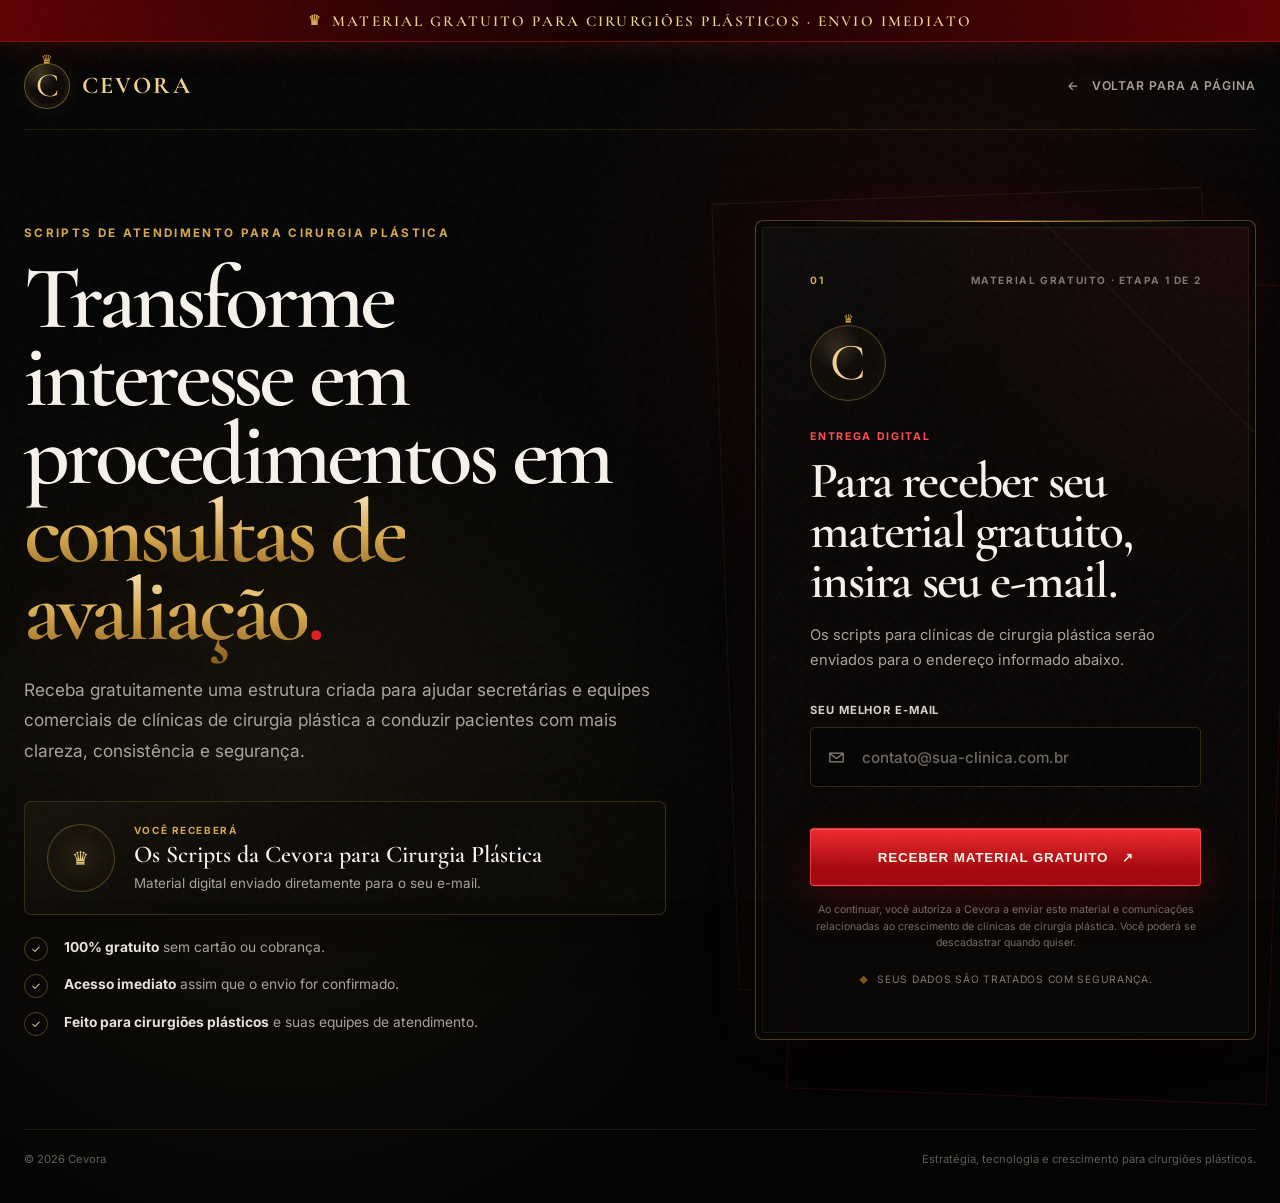
==== commit cce434f5: "feat: conecta captura de lead à etapa OTO" ====
--- a/checkout.html
+++ b/checkout.html
@@ -89,7 +89,7 @@
 
           <div class="checkout-card__step">
             <span>01</span>
-            <span>Acesso ao material</span>
+            <span>Material gratuito · etapa 1 de 2</span>
           </div>
 
           <div class="checkout-card__emblem" aria-hidden="true">
@@ -141,9 +141,10 @@
           <div class="lead-success" id="lead-success" hidden>
             <div class="lead-success__icon" aria-hidden="true">✓</div>
             <p class="eyebrow">Solicitação recebida</p>
-            <h2>Agora verifique seu e-mail.</h2>
-            <p>O material para cirurgia plástica será enviado para <strong id="submitted-email"></strong>.</p>
-            <a class="text-link" href="index.html">Voltar para a Cevora</a>
+            <h2>Material confirmado.</h2>
+            <p>O conteúdo será enviado para <strong id="submitted-email"></strong>.</p>
+            <p>Carregando a próxima e última etapa...</p>
+            <a class="button button--primary button--large" href="oto.html">Continuar para a oferta única</a>
           </div>
 
           <div class="checkout-card__security">
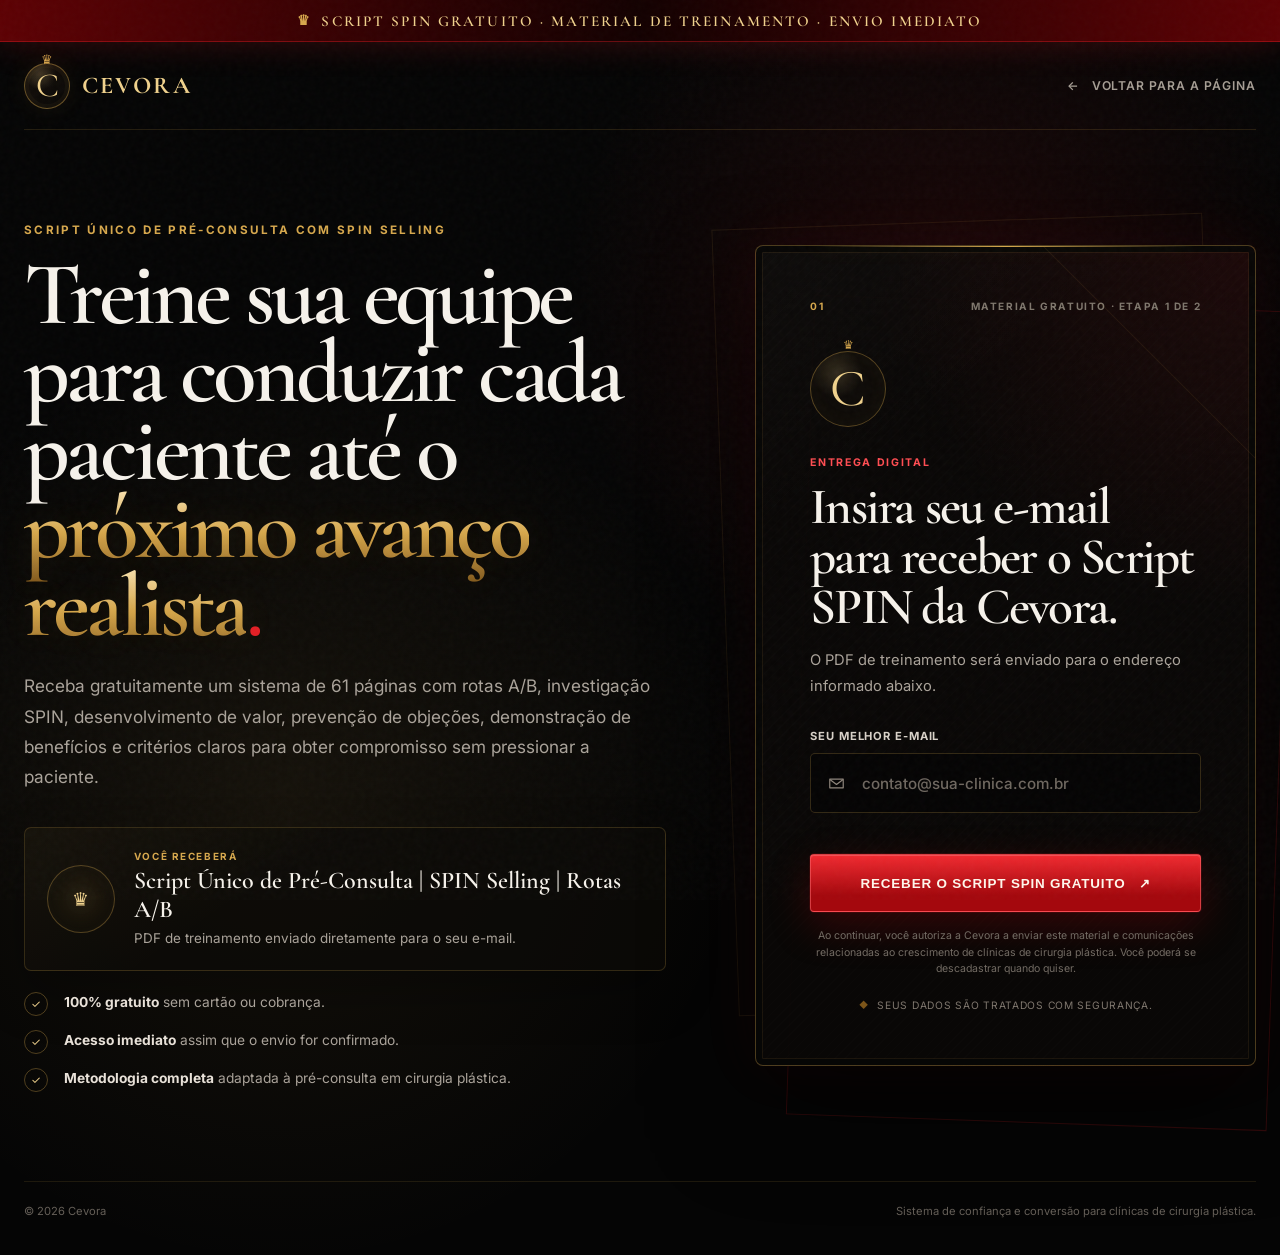
==== commit fd463cf8: "Alinha checkout ao novo Script SPIN" ====
--- a/checkout.html
+++ b/checkout.html
@@ -6,9 +6,9 @@
   <meta name="theme-color" content="#050505" />
   <meta
     name="description"
-    content="Receba gratuitamente os Scripts da Cevora para atendimento comercial em clínicas de cirurgia plástica."
+    content="Receba gratuitamente o Script Único de Pré-Consulta da Cevora, baseado na metodologia completa do SPIN Selling e criado para equipes de clínicas de cirurgia plástica."
   />
-  <title>Material Gratuito para Cirurgiões Plásticos | Cevora</title>
+  <title>Script SPIN Gratuito para Clínicas de Cirurgia Plástica | Cevora</title>
   <link rel="preconnect" href="https://fonts.googleapis.com" />
   <link rel="preconnect" href="https://fonts.gstatic.com" crossorigin />
   <link
@@ -25,7 +25,7 @@
 
   <div class="offer-bar">
     <span class="offer-bar__icon">♛</span>
-    <span>Material gratuito para cirurgiões plásticos · envio imediato</span>
+    <span>Script SPIN gratuito · material de treinamento · envio imediato</span>
   </div>
 
   <header class="checkout-header">
@@ -46,14 +46,14 @@
   <main class="checkout-main">
     <section class="checkout-shell" aria-labelledby="checkout-title">
       <div class="checkout-copy reveal is-visible">
-        <p class="eyebrow">Scripts de atendimento para cirurgia plástica</p>
+        <p class="eyebrow">Script único de pré-consulta com SPIN Selling</p>
         <h1>
-          Transforme interesse em procedimentos em
-          <span class="gold-text">consultas de avaliação</span><span class="red-dot">.</span>
+          Treine sua equipe para conduzir cada paciente até o
+          <span class="gold-text">próximo avanço realista</span><span class="red-dot">.</span>
         </h1>
 
         <p class="checkout-copy__lead">
-          Receba gratuitamente uma estrutura criada para ajudar secretárias e equipes comerciais de clínicas de cirurgia plástica a conduzir pacientes com mais clareza, consistência e segurança.
+          Receba gratuitamente um sistema de 61 páginas com rotas A/B, investigação SPIN, desenvolvimento de valor, prevenção de objeções, demonstração de benefícios e critérios claros para obter compromisso sem pressionar a paciente.
         </p>
 
         <div class="checkout-resource">
@@ -62,8 +62,8 @@
           </div>
           <div>
             <span class="checkout-resource__label">Você receberá</span>
-            <strong>Os Scripts da Cevora para Cirurgia Plástica</strong>
-            <p>Material digital enviado diretamente para o seu e-mail.</p>
+            <strong>Script Único de Pré-Consulta | SPIN Selling | Rotas A/B</strong>
+            <p>PDF de treinamento enviado diretamente para o seu e-mail.</p>
           </div>
         </div>
 
@@ -78,7 +78,7 @@
           </div>
           <div>
             <span class="checkout-trust__icon">✓</span>
-            <p><strong>Feito para cirurgiões plásticos</strong> e suas equipes de atendimento.</p>
+            <p><strong>Metodologia completa</strong> adaptada à pré-consulta em cirurgia plástica.</p>
           </div>
         </div>
       </div>
@@ -99,13 +99,18 @@
 
           <p class="checkout-card__kicker">Entrega digital</p>
           <h2 id="checkout-title">
-            Para receber seu material gratuito, insira seu e-mail.
+            Insira seu e-mail para receber o Script SPIN da Cevora.
           </h2>
           <p class="checkout-card__description">
-            Os scripts para clínicas de cirurgia plástica serão enviados para o endereço informado abaixo.
+            O PDF de treinamento será enviado para o endereço informado abaixo.
           </p>
 
-          <form class="lead-form" id="lead-form" novalidate data-endpoint="">
+          <form
+            class="lead-form"
+            id="lead-form"
+            novalidate
+            data-endpoint="https://pkixutjvcysfhphqcncx.supabase.co/functions/v1/super-api"
+          >
             <label for="email">Seu melhor e-mail</label>
             <div class="lead-form__field">
               <span class="lead-form__icon" aria-hidden="true">
@@ -129,7 +134,7 @@
             <p class="lead-form__feedback" id="email-feedback" aria-live="polite"></p>
 
             <button class="button button--primary button--large lead-form__submit" type="submit">
-              <span>Receber material gratuito</span>
+              <span>Receber o Script SPIN gratuito</span>
               <span aria-hidden="true">↗</span>
             </button>
 
@@ -141,7 +146,7 @@
           <div class="lead-success" id="lead-success" hidden>
             <div class="lead-success__icon" aria-hidden="true">✓</div>
             <p class="eyebrow">Solicitação recebida</p>
-            <h2>Material confirmado.</h2>
+            <h2>Script confirmado.</h2>
             <p>O conteúdo será enviado para <strong id="submitted-email"></strong>.</p>
             <p>Carregando a próxima e última etapa...</p>
             <a class="button button--primary button--large" href="oto.html">Continuar para a oferta única</a>
@@ -158,7 +163,7 @@
 
   <footer class="checkout-footer">
     <span>© <span id="year"></span> Cevora</span>
-    <span>Estratégia, tecnologia e crescimento para cirurgiões plásticos.</span>
+    <span>Sistema de confiança e conversão para clínicas de cirurgia plástica.</span>
   </footer>
 
   <script src="checkout.js"></script>
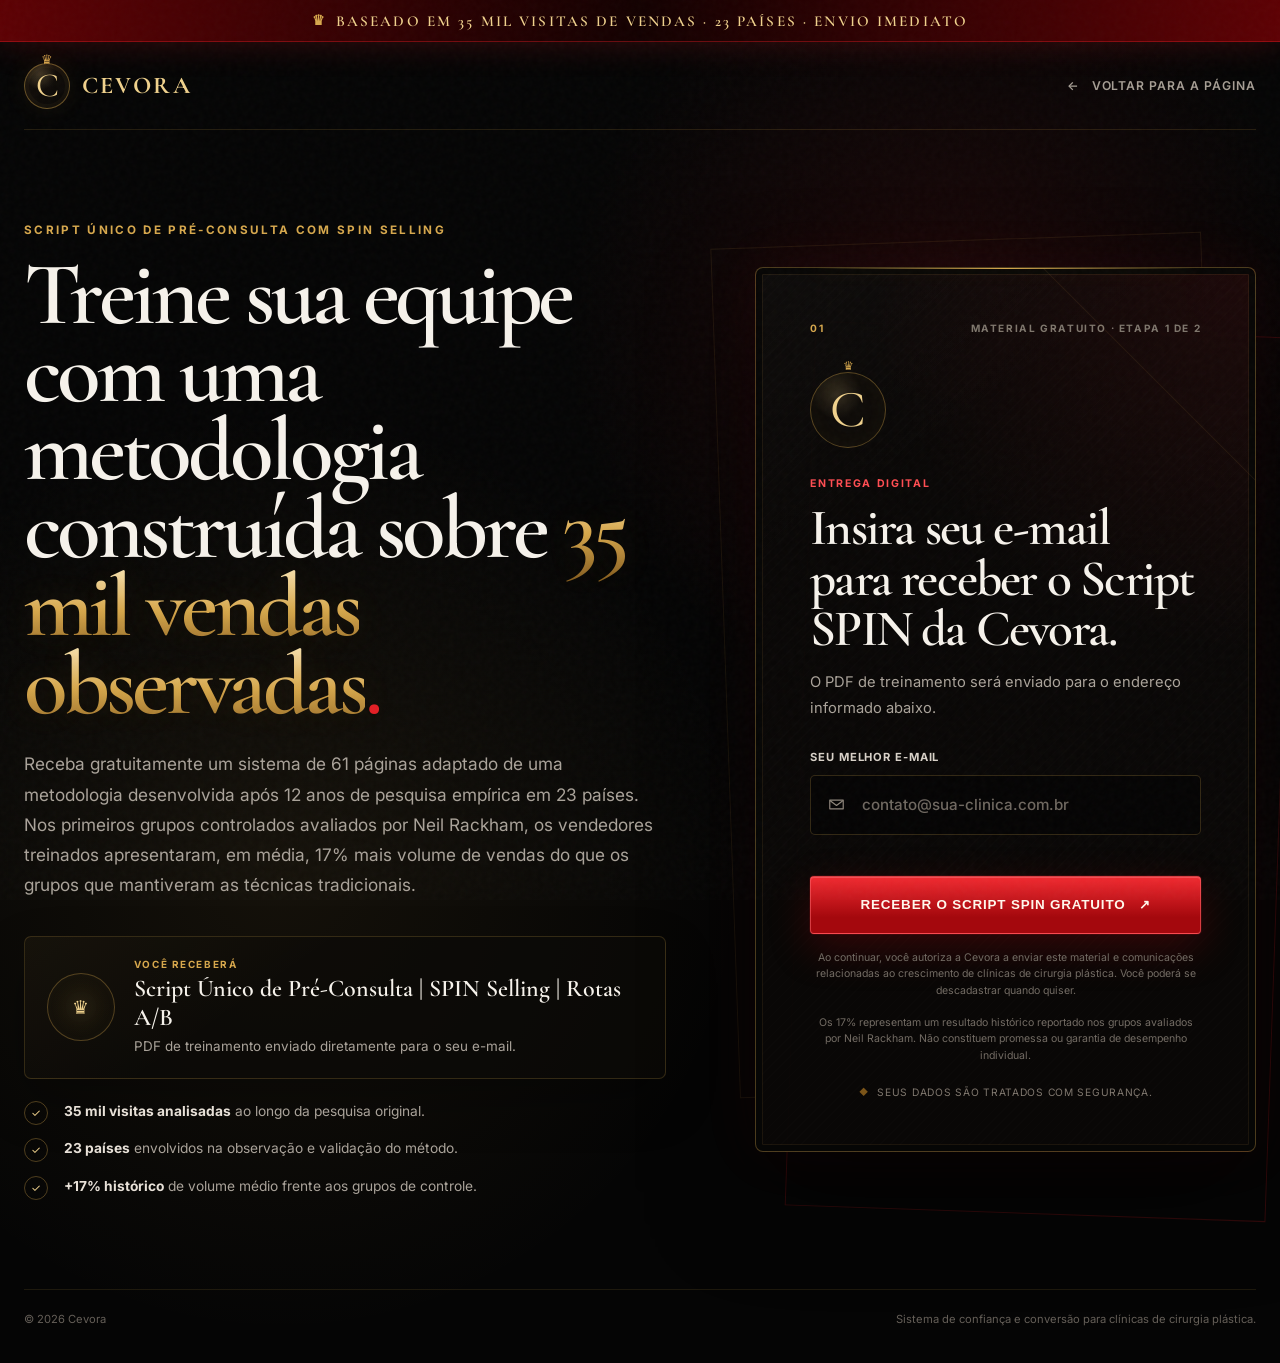
==== commit 575af3e1: "Adiciona dados de pesquisa e autoridade do SPIN ao checkout" ====
--- a/checkout.html
+++ b/checkout.html
@@ -6,7 +6,7 @@
   <meta name="theme-color" content="#050505" />
   <meta
     name="description"
-    content="Receba gratuitamente o Script Único de Pré-Consulta da Cevora, baseado na metodologia completa do SPIN Selling e criado para equipes de clínicas de cirurgia plástica."
+    content="Receba gratuitamente o Script Único de Pré-Consulta da Cevora, baseado na metodologia SPIN Selling, desenvolvida após 12 anos de pesquisa e mais de 35 mil visitas de vendas analisadas."
   />
   <title>Script SPIN Gratuito para Clínicas de Cirurgia Plástica | Cevora</title>
   <link rel="preconnect" href="https://fonts.googleapis.com" />
@@ -25,7 +25,7 @@
 
   <div class="offer-bar">
     <span class="offer-bar__icon">♛</span>
-    <span>Script SPIN gratuito · material de treinamento · envio imediato</span>
+    <span>Baseado em 35 mil visitas de vendas · 23 países · envio imediato</span>
   </div>
 
   <header class="checkout-header">
@@ -48,12 +48,12 @@
       <div class="checkout-copy reveal is-visible">
         <p class="eyebrow">Script único de pré-consulta com SPIN Selling</p>
         <h1>
-          Treine sua equipe para conduzir cada paciente até o
-          <span class="gold-text">próximo avanço realista</span><span class="red-dot">.</span>
+          Treine sua equipe com uma metodologia construída sobre
+          <span class="gold-text">35 mil vendas observadas</span><span class="red-dot">.</span>
         </h1>
 
         <p class="checkout-copy__lead">
-          Receba gratuitamente um sistema de 61 páginas com rotas A/B, investigação SPIN, desenvolvimento de valor, prevenção de objeções, demonstração de benefícios e critérios claros para obter compromisso sem pressionar a paciente.
+          Receba gratuitamente um sistema de 61 páginas adaptado de uma metodologia desenvolvida após 12 anos de pesquisa empírica em 23 países. Nos primeiros grupos controlados avaliados por Neil Rackham, os vendedores treinados apresentaram, em média, 17% mais volume de vendas do que os grupos que mantiveram as técnicas tradicionais.
         </p>
 
         <div class="checkout-resource">
@@ -67,18 +67,18 @@
           </div>
         </div>
 
-        <div class="checkout-trust" aria-label="Informações sobre o acesso">
+        <div class="checkout-trust" aria-label="Informações sobre o método e o acesso">
           <div>
             <span class="checkout-trust__icon">✓</span>
-            <p><strong>100% gratuito</strong> sem cartão ou cobrança.</p>
+            <p><strong>35 mil visitas analisadas</strong> ao longo da pesquisa original.</p>
           </div>
           <div>
             <span class="checkout-trust__icon">✓</span>
-            <p><strong>Acesso imediato</strong> assim que o envio for confirmado.</p>
+            <p><strong>23 países</strong> envolvidos na observação e validação do método.</p>
           </div>
           <div>
             <span class="checkout-trust__icon">✓</span>
-            <p><strong>Metodologia completa</strong> adaptada à pré-consulta em cirurgia plástica.</p>
+            <p><strong>+17% histórico</strong> de volume médio frente aos grupos de controle.</p>
           </div>
         </div>
       </div>
@@ -152,6 +152,10 @@
             <a class="button button--primary button--large" href="oto.html">Continuar para a oferta única</a>
           </div>
 
+          <p class="lead-form__privacy">
+            Os 17% representam um resultado histórico reportado nos grupos avaliados por Neil Rackham. Não constituem promessa ou garantia de desempenho individual.
+          </p>
+
           <div class="checkout-card__security">
             <span class="checkout-card__lock" aria-hidden="true">◆</span>
             <span>Seus dados são tratados com segurança.</span>
